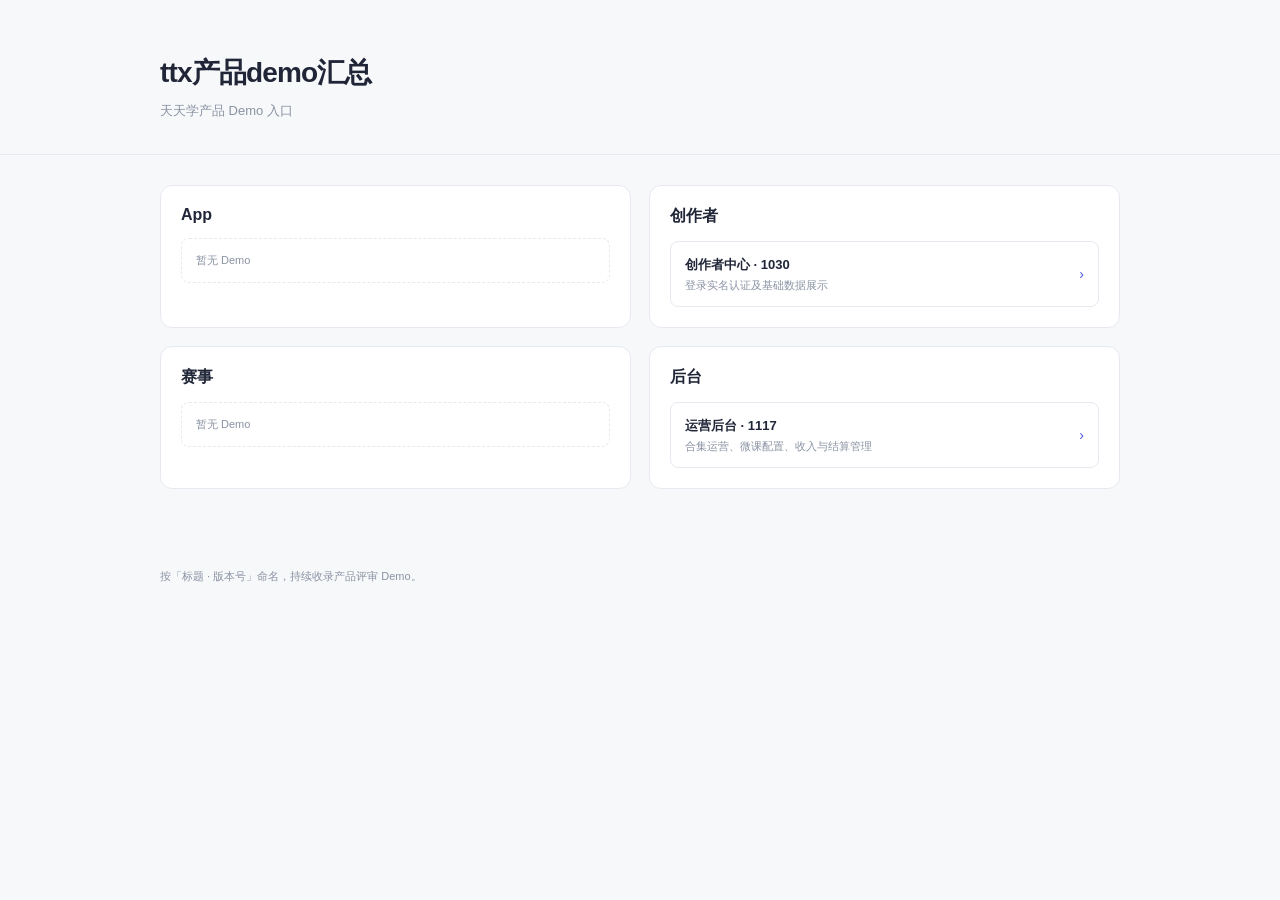
==== demo-hub/index.html @ 57db90c2 "refactor: simplify product demo hub" ====
<!doctype html>
<html lang="zh-CN">
<head>
  <meta charset="utf-8" />
  <meta name="viewport" content="width=device-width, initial-scale=1" />
  <title>ttx产品demo汇总</title>
  <style>
    :root { --text:#202638; --muted:#8a92a3; --line:#e6e9ef; --bg:#f7f8fa; --blue:#515bd8; }
    * { box-sizing:border-box; }
    body { margin:0; background:var(--bg); color:var(--text); font-family:-apple-system,BlinkMacSystemFont,"PingFang SC","Microsoft YaHei",sans-serif; }
    a { color:inherit; text-decoration:none; }
    .wrap { width:min(960px,calc(100% - 40px)); margin:0 auto; }
    header { padding:54px 0 34px; border-bottom:1px solid var(--line); }
    h1 { margin:0; font-size:28px; font-weight:700; letter-spacing:-.03em; }
    header p { margin:10px 0 0; color:var(--muted); font-size:13px; }
    main { padding:30px 0 60px; }
    .modules { display:grid; grid-template-columns:repeat(2,minmax(0,1fr)); gap:18px; }
    .module { padding:20px; border:1px solid var(--line); border-radius:12px; background:#fff; }
    .module h2 { margin:0 0 14px; font-size:16px; font-weight:650; }
    .demo-list { display:flex; flex-direction:column; gap:8px; }
    .demo { display:flex; align-items:center; justify-content:space-between; gap:12px; padding:13px 14px; border:1px solid var(--line); border-radius:8px; background:#fff; transition:border-color .15s,background .15s; }
    .demo:hover { border-color:#aeb4ee; background:#fafaff; }
    .demo-title { font-size:13px; font-weight:600; }
    .demo-meta { display:block; margin-top:4px; color:var(--muted); font-size:11px; }
    .demo-arrow { color:var(--blue); font-size:14px; }
    .empty { padding:14px; border:1px dashed var(--line); border-radius:8px; color:var(--muted); font-size:11px; }
    footer { padding:20px 0 34px; color:var(--muted); font-size:11px; }
    @media (max-width:640px) { .wrap { width:min(100% - 28px,520px); } header { padding:38px 0 25px; } .modules { grid-template-columns:1fr; gap:12px; } .module { padding:16px; } }
  </style>
</head>
<body>
  <header><div class="wrap"><h1>ttx产品demo汇总</h1><p>天天学产品 Demo 入口</p></div></header>
  <main class="wrap">
    <div class="modules">
      <section class="module"><h2>App</h2><div class="demo-list"><div class="empty">暂无 Demo</div></div></section>
      <section class="module"><h2>创作者</h2><div class="demo-list"><a class="demo" href="../" target="_blank"><span><span class="demo-title">创作者中心 · 1030</span><span class="demo-meta">登录实名认证及基础数据展示</span></span><span class="demo-arrow">›</span></a></div></section>
      <section class="module"><h2>赛事</h2><div class="demo-list"><div class="empty">暂无 Demo</div></div></section>
      <section class="module"><h2>后台</h2><div class="demo-list"><a class="demo" href="../product-ops-demo/" target="_blank"><span><span class="demo-title">运营后台 · 1117</span><span class="demo-meta">合集运营、微课配置、收入与结算管理</span></span><span class="demo-arrow">›</span></a></div></section>
    </div>
  </main>
  <footer><div class="wrap">按「标题 · 版本号」命名，持续收录产品评审 Demo。</div></footer>
</body>
</html>
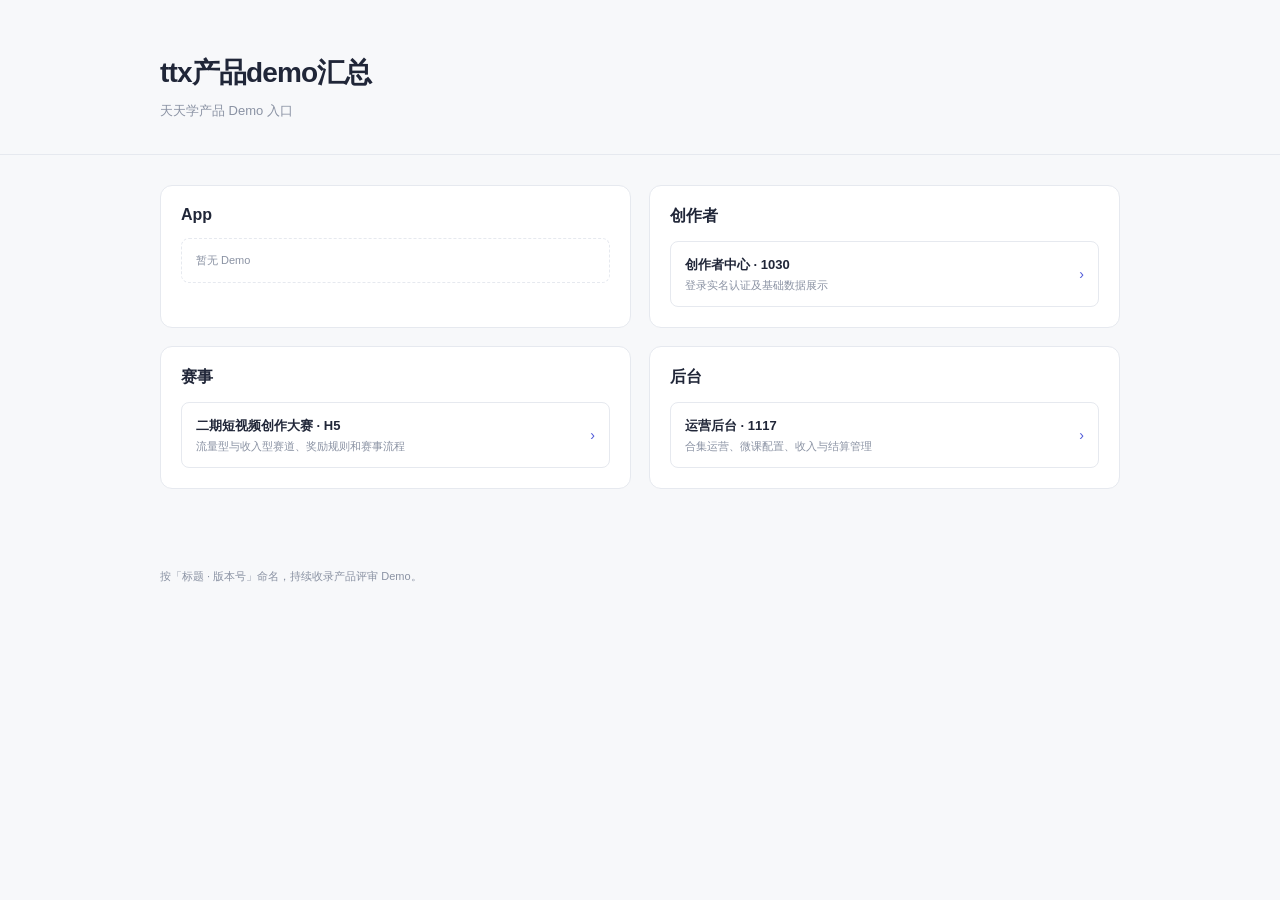
==== commit fb876f14: "feat: publish season two contest site" ====
--- a/demo-hub/index.html
+++ b/demo-hub/index.html
@@ -34,7 +34,7 @@
     <div class="modules">
       <section class="module"><h2>App</h2><div class="demo-list"><div class="empty">暂无 Demo</div></div></section>
       <section class="module"><h2>创作者</h2><div class="demo-list"><a class="demo" href="../" target="_blank"><span><span class="demo-title">创作者中心 · 1030</span><span class="demo-meta">登录实名认证及基础数据展示</span></span><span class="demo-arrow">›</span></a></div></section>
-      <section class="module"><h2>赛事</h2><div class="demo-list"><div class="empty">暂无 Demo</div></div></section>
+      <section class="module"><h2>赛事</h2><div class="demo-list"><a class="demo" href="../contest/" target="_blank"><span><span class="demo-title">二期短视频创作大赛 · H5</span><span class="demo-meta">流量型与收入型赛道、奖励规则和赛事流程</span></span><span class="demo-arrow">›</span></a></div></section>
       <section class="module"><h2>后台</h2><div class="demo-list"><a class="demo" href="../product-ops-demo/" target="_blank"><span><span class="demo-title">运营后台 · 1117</span><span class="demo-meta">合集运营、微课配置、收入与结算管理</span></span><span class="demo-arrow">›</span></a></div></section>
     </div>
   </main>
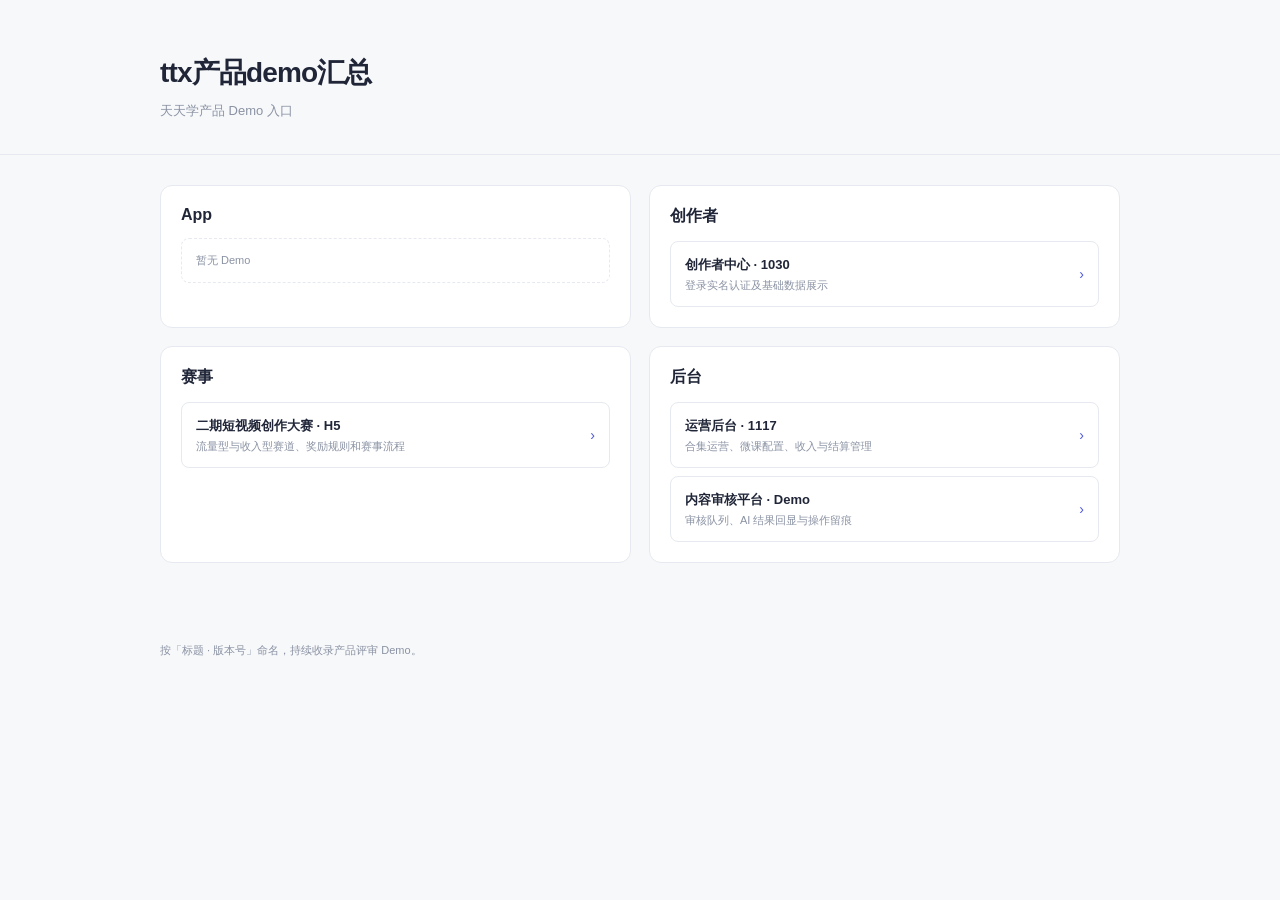
==== commit 0585bc9e: "feat: add content review platform demo" ====
--- a/demo-hub/index.html
+++ b/demo-hub/index.html
@@ -35,7 +35,7 @@
       <section class="module"><h2>App</h2><div class="demo-list"><div class="empty">暂无 Demo</div></div></section>
       <section class="module"><h2>创作者</h2><div class="demo-list"><a class="demo" href="../" target="_blank"><span><span class="demo-title">创作者中心 · 1030</span><span class="demo-meta">登录实名认证及基础数据展示</span></span><span class="demo-arrow">›</span></a></div></section>
       <section class="module"><h2>赛事</h2><div class="demo-list"><a class="demo" href="../contest/" target="_blank"><span><span class="demo-title">二期短视频创作大赛 · H5</span><span class="demo-meta">流量型与收入型赛道、奖励规则和赛事流程</span></span><span class="demo-arrow">›</span></a></div></section>
-      <section class="module"><h2>后台</h2><div class="demo-list"><a class="demo" href="../product-ops-demo/" target="_blank"><span><span class="demo-title">运营后台 · 1117</span><span class="demo-meta">合集运营、微课配置、收入与结算管理</span></span><span class="demo-arrow">›</span></a></div></section>
+      <section class="module"><h2>后台</h2><div class="demo-list"><a class="demo" href="../product-ops-demo/" target="_blank"><span><span class="demo-title">运营后台 · 1117</span><span class="demo-meta">合集运营、微课配置、收入与结算管理</span></span><span class="demo-arrow">›</span></a><a class="demo" href="../审核平台-demo/" target="_blank"><span><span class="demo-title">内容审核平台 · Demo</span><span class="demo-meta">审核队列、AI 结果回显与操作留痕</span></span><span class="demo-arrow">›</span></a></div></section>
     </div>
   </main>
   <footer><div class="wrap">按「标题 · 版本号」命名，持续收录产品评审 Demo。</div></footer>
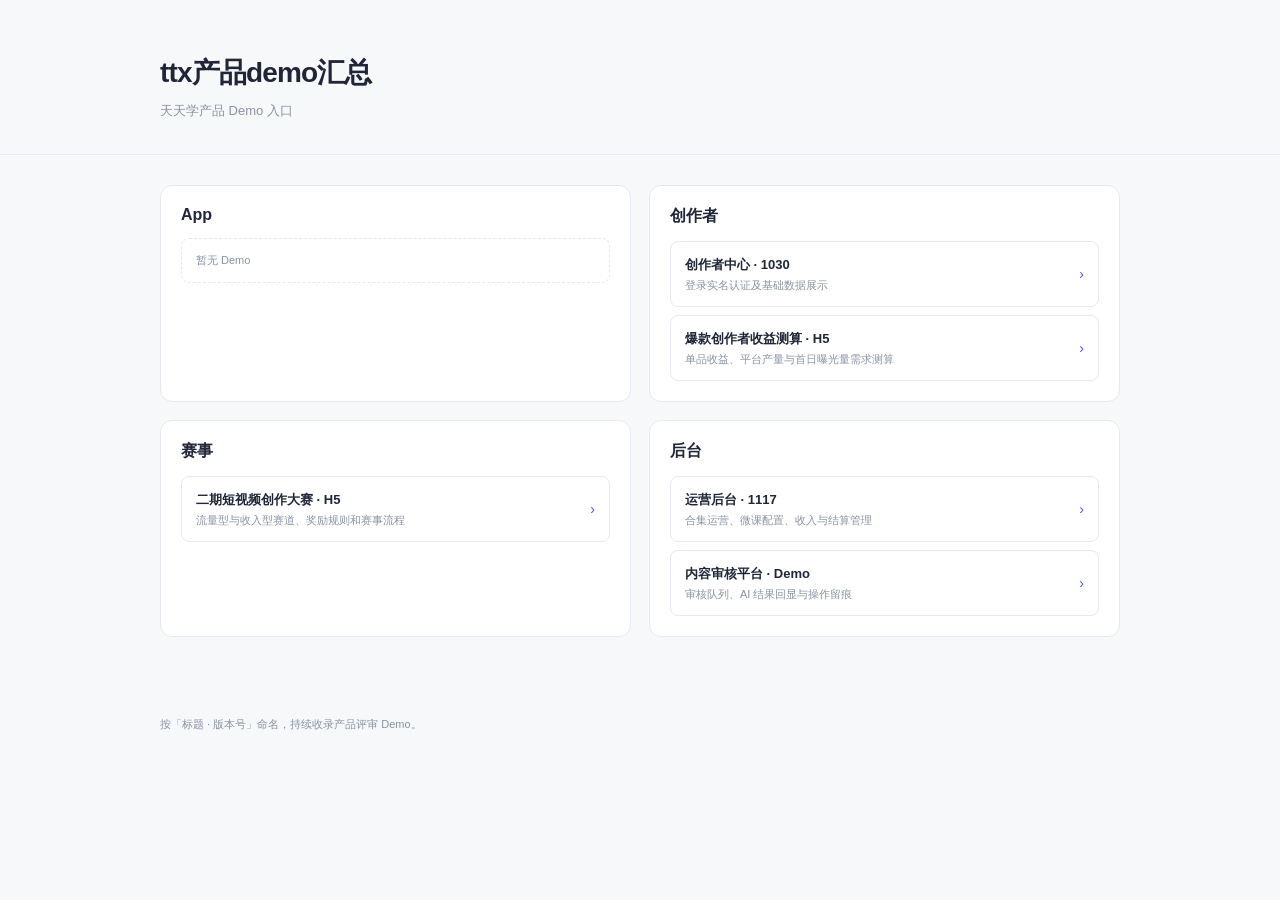
==== commit 966cea96: "feat: add creator income calculator demo" ====
--- a/demo-hub/index.html
+++ b/demo-hub/index.html
@@ -33,7 +33,7 @@
   <main class="wrap">
     <div class="modules">
       <section class="module"><h2>App</h2><div class="demo-list"><div class="empty">暂无 Demo</div></div></section>
-      <section class="module"><h2>创作者</h2><div class="demo-list"><a class="demo" href="../" target="_blank"><span><span class="demo-title">创作者中心 · 1030</span><span class="demo-meta">登录实名认证及基础数据展示</span></span><span class="demo-arrow">›</span></a></div></section>
+      <section class="module"><h2>创作者</h2><div class="demo-list"><a class="demo" href="../" target="_blank"><span><span class="demo-title">创作者中心 · 1030</span><span class="demo-meta">登录实名认证及基础数据展示</span></span><span class="demo-arrow">›</span></a><a class="demo" href="../creator-income-calculator.html" target="_blank"><span><span class="demo-title">爆款创作者收益测算 · H5</span><span class="demo-meta">单品收益、平台产量与首日曝光量需求测算</span></span><span class="demo-arrow">›</span></a></div></section>
       <section class="module"><h2>赛事</h2><div class="demo-list"><a class="demo" href="../contest/" target="_blank"><span><span class="demo-title">二期短视频创作大赛 · H5</span><span class="demo-meta">流量型与收入型赛道、奖励规则和赛事流程</span></span><span class="demo-arrow">›</span></a></div></section>
       <section class="module"><h2>后台</h2><div class="demo-list"><a class="demo" href="../product-ops-demo/" target="_blank"><span><span class="demo-title">运营后台 · 1117</span><span class="demo-meta">合集运营、微课配置、收入与结算管理</span></span><span class="demo-arrow">›</span></a><a class="demo" href="../审核平台-demo/" target="_blank"><span><span class="demo-title">内容审核平台 · Demo</span><span class="demo-meta">审核队列、AI 结果回显与操作留痕</span></span><span class="demo-arrow">›</span></a></div></section>
     </div>
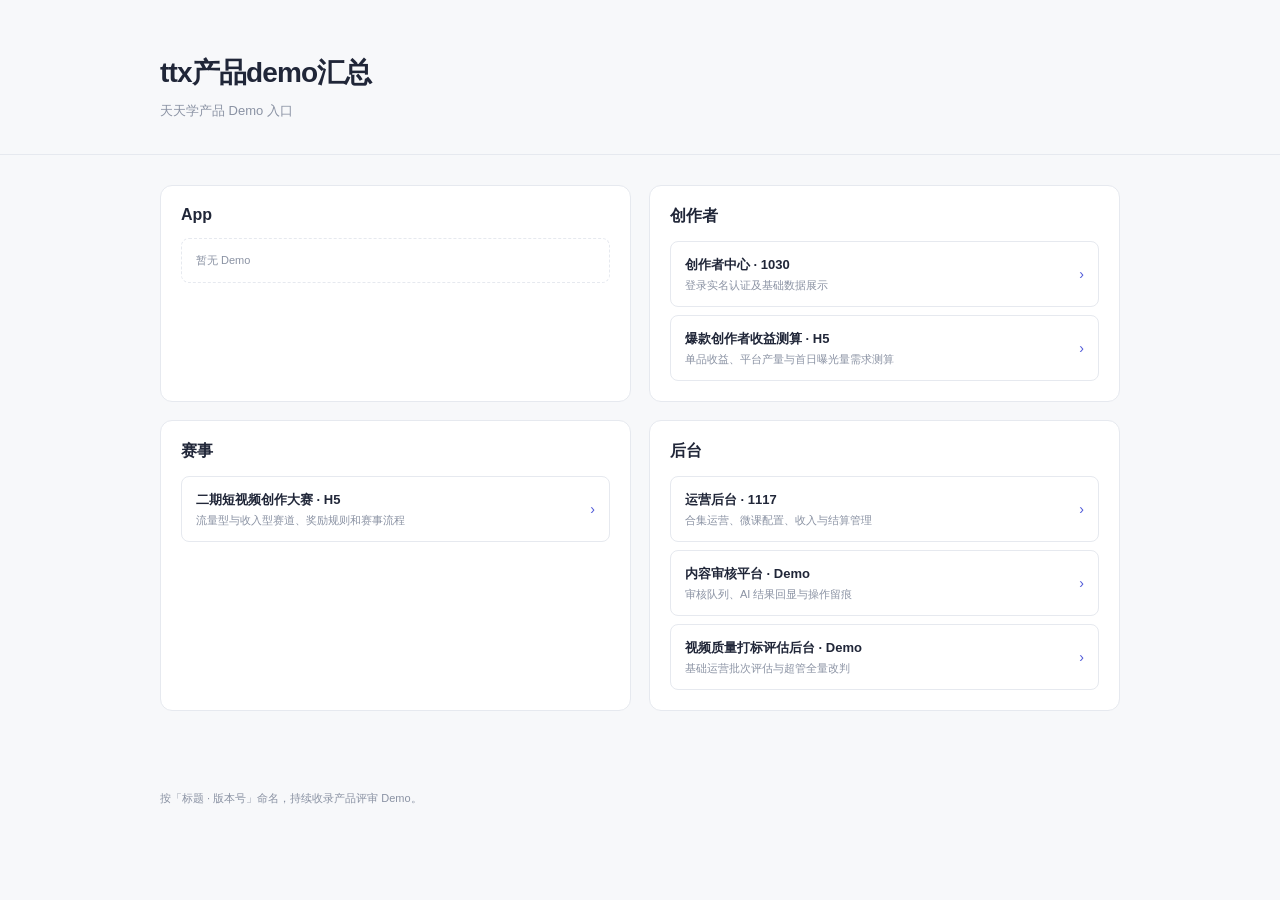
==== commit 7be9880b: "feat: add video quality evaluation backend" ====
--- a/demo-hub/index.html
+++ b/demo-hub/index.html
@@ -35,7 +35,7 @@
       <section class="module"><h2>App</h2><div class="demo-list"><div class="empty">暂无 Demo</div></div></section>
       <section class="module"><h2>创作者</h2><div class="demo-list"><a class="demo" href="../" target="_blank"><span><span class="demo-title">创作者中心 · 1030</span><span class="demo-meta">登录实名认证及基础数据展示</span></span><span class="demo-arrow">›</span></a><a class="demo" href="../creator-income-calculator.html" target="_blank"><span><span class="demo-title">爆款创作者收益测算 · H5</span><span class="demo-meta">单品收益、平台产量与首日曝光量需求测算</span></span><span class="demo-arrow">›</span></a></div></section>
       <section class="module"><h2>赛事</h2><div class="demo-list"><a class="demo" href="../contest/" target="_blank"><span><span class="demo-title">二期短视频创作大赛 · H5</span><span class="demo-meta">流量型与收入型赛道、奖励规则和赛事流程</span></span><span class="demo-arrow">›</span></a></div></section>
-      <section class="module"><h2>后台</h2><div class="demo-list"><a class="demo" href="../product-ops-demo/" target="_blank"><span><span class="demo-title">运营后台 · 1117</span><span class="demo-meta">合集运营、微课配置、收入与结算管理</span></span><span class="demo-arrow">›</span></a><a class="demo" href="../审核平台-demo/" target="_blank"><span><span class="demo-title">内容审核平台 · Demo</span><span class="demo-meta">审核队列、AI 结果回显与操作留痕</span></span><span class="demo-arrow">›</span></a></div></section>
+      <section class="module"><h2>后台</h2><div class="demo-list"><a class="demo" href="../product-ops-demo/" target="_blank"><span><span class="demo-title">运营后台 · 1117</span><span class="demo-meta">合集运营、微课配置、收入与结算管理</span></span><span class="demo-arrow">›</span></a><a class="demo" href="../审核平台-demo/" target="_blank"><span><span class="demo-title">内容审核平台 · Demo</span><span class="demo-meta">审核队列、AI 结果回显与操作留痕</span></span><span class="demo-arrow">›</span></a><a class="demo" href="../视频质量打标评估后台/index.html#quality" target="_blank"><span><span class="demo-title">视频质量打标评估后台 · Demo</span><span class="demo-meta">基础运营批次评估与超管全量改判</span></span><span class="demo-arrow">›</span></a></div></section>
     </div>
   </main>
   <footer><div class="wrap">按「标题 · 版本号」命名，持续收录产品评审 Demo。</div></footer>
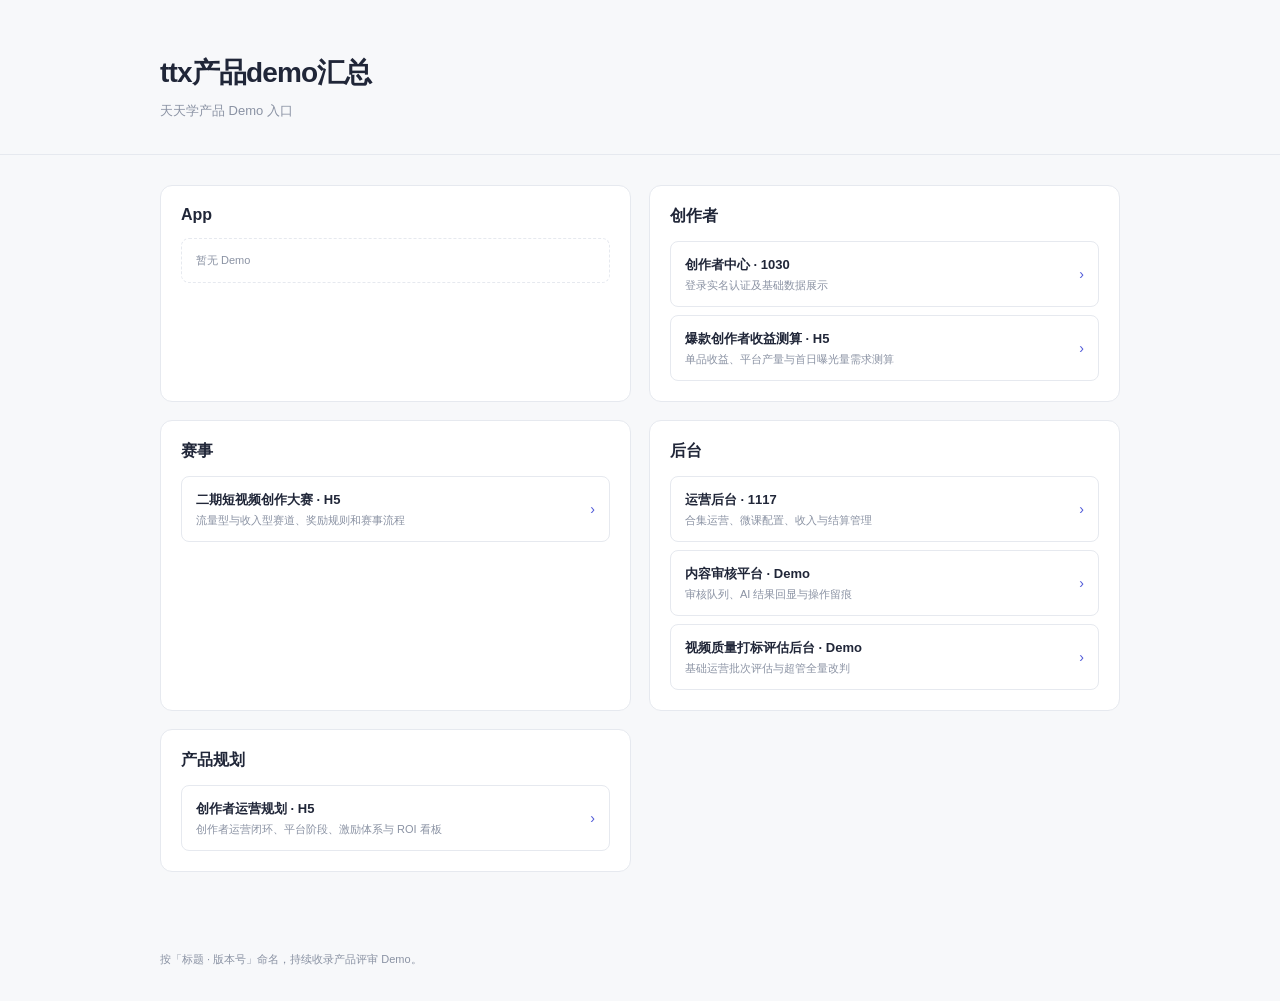
==== commit 960502e1: "feat: add creator ops planning h5 entry" ====
--- a/demo-hub/index.html
+++ b/demo-hub/index.html
@@ -36,6 +36,7 @@
       <section class="module"><h2>创作者</h2><div class="demo-list"><a class="demo" href="../" target="_blank"><span><span class="demo-title">创作者中心 · 1030</span><span class="demo-meta">登录实名认证及基础数据展示</span></span><span class="demo-arrow">›</span></a><a class="demo" href="../creator-income-calculator.html" target="_blank"><span><span class="demo-title">爆款创作者收益测算 · H5</span><span class="demo-meta">单品收益、平台产量与首日曝光量需求测算</span></span><span class="demo-arrow">›</span></a></div></section>
       <section class="module"><h2>赛事</h2><div class="demo-list"><a class="demo" href="../contest/" target="_blank"><span><span class="demo-title">二期短视频创作大赛 · H5</span><span class="demo-meta">流量型与收入型赛道、奖励规则和赛事流程</span></span><span class="demo-arrow">›</span></a></div></section>
       <section class="module"><h2>后台</h2><div class="demo-list"><a class="demo" href="../product-ops-demo/" target="_blank"><span><span class="demo-title">运营后台 · 1117</span><span class="demo-meta">合集运营、微课配置、收入与结算管理</span></span><span class="demo-arrow">›</span></a><a class="demo" href="../审核平台-demo/" target="_blank"><span><span class="demo-title">内容审核平台 · Demo</span><span class="demo-meta">审核队列、AI 结果回显与操作留痕</span></span><span class="demo-arrow">›</span></a><a class="demo" href="../视频质量打标评估后台/index.html#quality" target="_blank"><span><span class="demo-title">视频质量打标评估后台 · Demo</span><span class="demo-meta">基础运营批次评估与超管全量改判</span></span><span class="demo-arrow">›</span></a></div></section>
+      <section class="module"><h2>产品规划</h2><div class="demo-list"><a class="demo" href="../创作者运营规划-H5.html" target="_blank"><span><span class="demo-title">创作者运营规划 · H5</span><span class="demo-meta">创作者运营闭环、平台阶段、激励体系与 ROI 看板</span></span><span class="demo-arrow">›</span></a></div></section>
     </div>
   </main>
   <footer><div class="wrap">按「标题 · 版本号」命名，持续收录产品评审 Demo。</div></footer>
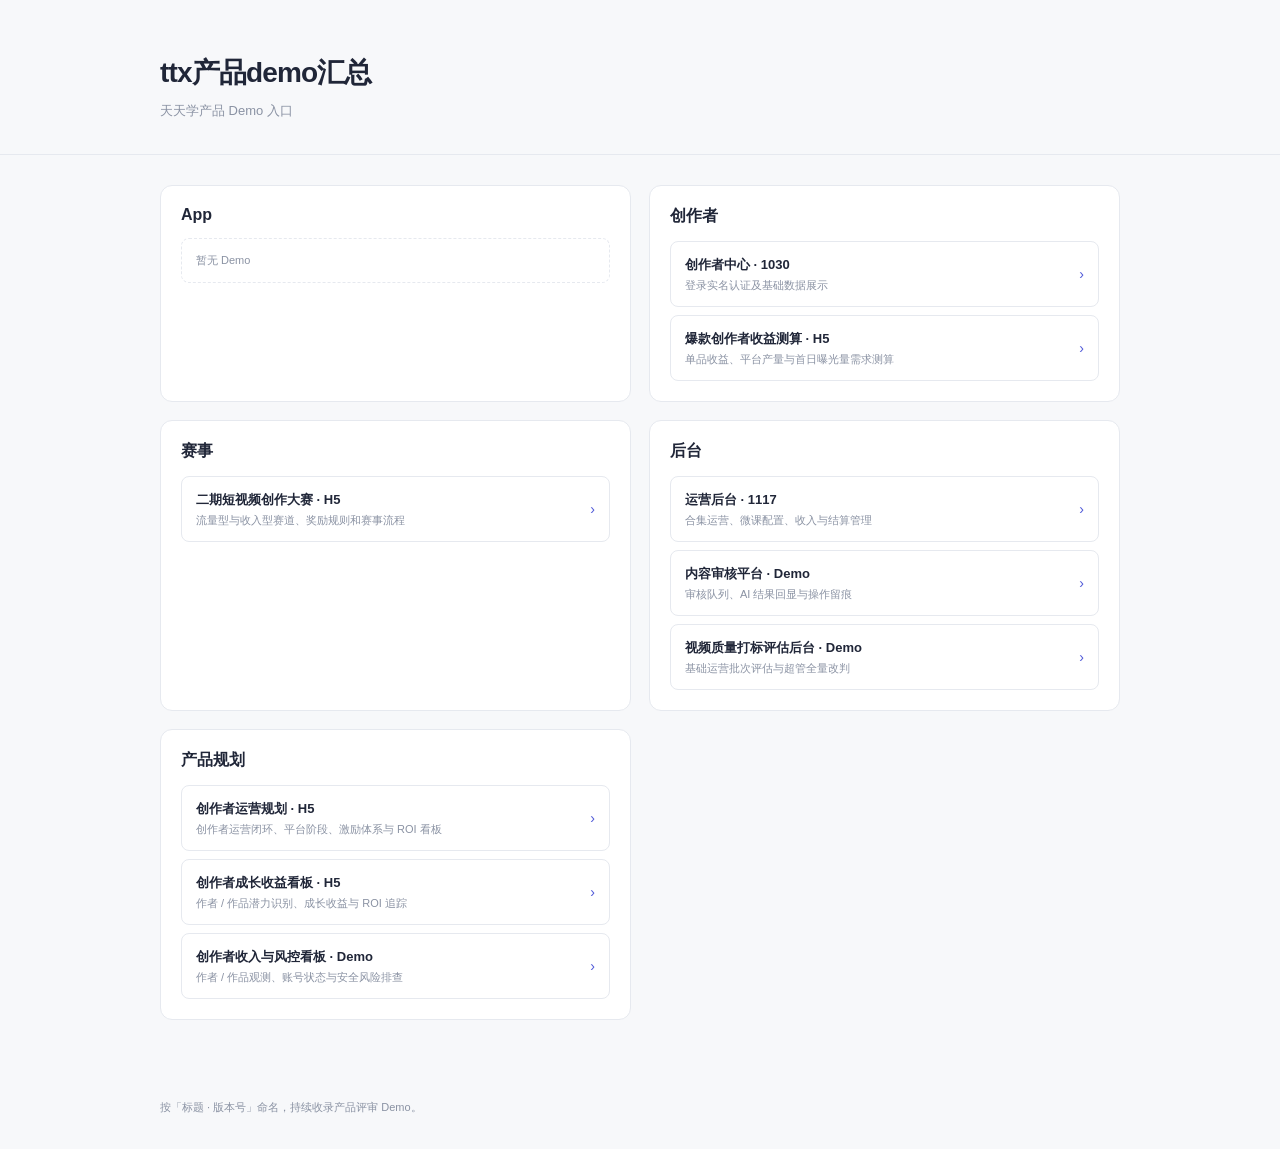
==== commit c68ddd35: "feat: add creator income dashboard to demo navigation" ====
--- a/demo-hub/index.html
+++ b/demo-hub/index.html
@@ -36,7 +36,7 @@
       <section class="module"><h2>创作者</h2><div class="demo-list"><a class="demo" href="../" target="_blank"><span><span class="demo-title">创作者中心 · 1030</span><span class="demo-meta">登录实名认证及基础数据展示</span></span><span class="demo-arrow">›</span></a><a class="demo" href="../creator-income-calculator.html" target="_blank"><span><span class="demo-title">爆款创作者收益测算 · H5</span><span class="demo-meta">单品收益、平台产量与首日曝光量需求测算</span></span><span class="demo-arrow">›</span></a></div></section>
       <section class="module"><h2>赛事</h2><div class="demo-list"><a class="demo" href="../contest/" target="_blank"><span><span class="demo-title">二期短视频创作大赛 · H5</span><span class="demo-meta">流量型与收入型赛道、奖励规则和赛事流程</span></span><span class="demo-arrow">›</span></a></div></section>
       <section class="module"><h2>后台</h2><div class="demo-list"><a class="demo" href="../product-ops-demo/" target="_blank"><span><span class="demo-title">运营后台 · 1117</span><span class="demo-meta">合集运营、微课配置、收入与结算管理</span></span><span class="demo-arrow">›</span></a><a class="demo" href="../审核平台-demo/" target="_blank"><span><span class="demo-title">内容审核平台 · Demo</span><span class="demo-meta">审核队列、AI 结果回显与操作留痕</span></span><span class="demo-arrow">›</span></a><a class="demo" href="../视频质量打标评估后台/index.html#quality" target="_blank"><span><span class="demo-title">视频质量打标评估后台 · Demo</span><span class="demo-meta">基础运营批次评估与超管全量改判</span></span><span class="demo-arrow">›</span></a></div></section>
-      <section class="module"><h2>产品规划</h2><div class="demo-list"><a class="demo" href="../创作者运营规划-H5.html" target="_blank"><span><span class="demo-title">创作者运营规划 · H5</span><span class="demo-meta">创作者运营闭环、平台阶段、激励体系与 ROI 看板</span></span><span class="demo-arrow">›</span></a></div></section>
+      <section class="module"><h2>产品规划</h2><div class="demo-list"><a class="demo" href="../创作者运营规划-H5.html" target="_blank"><span><span class="demo-title">创作者运营规划 · H5</span><span class="demo-meta">创作者运营闭环、平台阶段、激励体系与 ROI 看板</span></span><span class="demo-arrow">›</span></a><a class="demo" href="../创作者运营成长收益看板-H5.html" target="_blank"><span><span class="demo-title">创作者成长收益看板 · H5</span><span class="demo-meta">作者 / 作品潜力识别、成长收益与 ROI 追踪</span></span><span class="demo-arrow">›</span></a><a class="demo" href="../product-ops-demo/index.html#/creator-income" target="_blank"><span><span class="demo-title">创作者收入与风控看板 · Demo</span><span class="demo-meta">作者 / 作品观测、账号状态与安全风险排查</span></span><span class="demo-arrow">›</span></a></div></section>
     </div>
   </main>
   <footer><div class="wrap">按「标题 · 版本号」命名，持续收录产品评审 Demo。</div></footer>
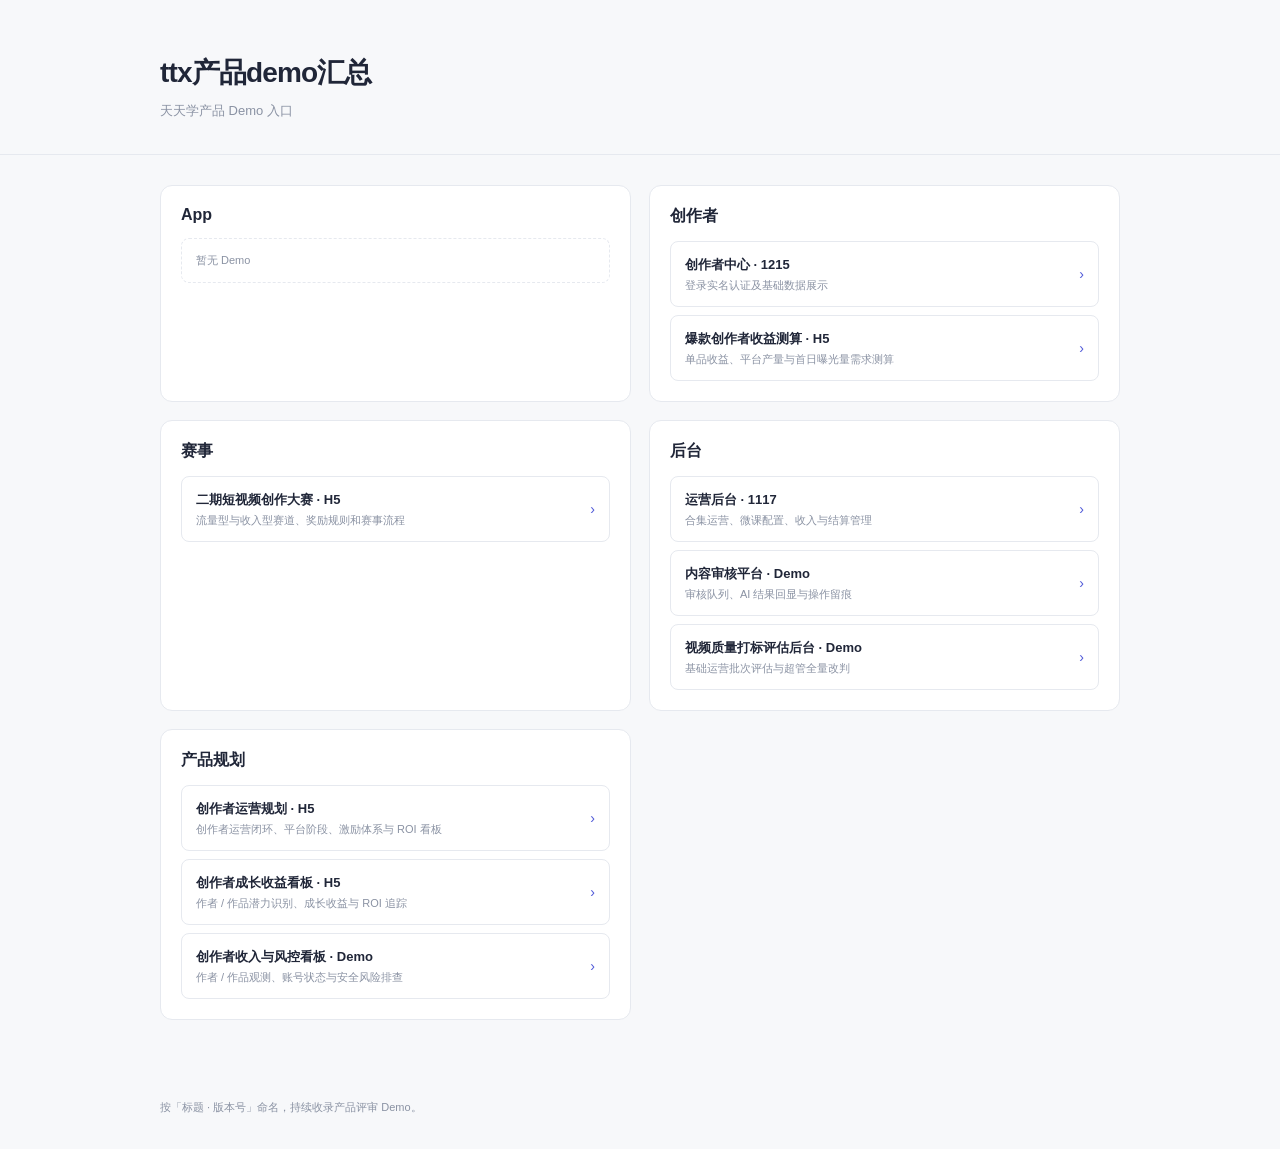
==== commit 954fd2fb: "feat: update creator center to 1215" ====
--- a/demo-hub/index.html
+++ b/demo-hub/index.html
@@ -33,7 +33,7 @@
   <main class="wrap">
     <div class="modules">
       <section class="module"><h2>App</h2><div class="demo-list"><div class="empty">暂无 Demo</div></div></section>
-      <section class="module"><h2>创作者</h2><div class="demo-list"><a class="demo" href="../" target="_blank"><span><span class="demo-title">创作者中心 · 1030</span><span class="demo-meta">登录实名认证及基础数据展示</span></span><span class="demo-arrow">›</span></a><a class="demo" href="../creator-income-calculator.html" target="_blank"><span><span class="demo-title">爆款创作者收益测算 · H5</span><span class="demo-meta">单品收益、平台产量与首日曝光量需求测算</span></span><span class="demo-arrow">›</span></a></div></section>
+      <section class="module"><h2>创作者</h2><div class="demo-list"><a class="demo" href="../" target="_blank"><span><span class="demo-title">创作者中心 · 1215</span><span class="demo-meta">登录实名认证及基础数据展示</span></span><span class="demo-arrow">›</span></a><a class="demo" href="../creator-income-calculator.html" target="_blank"><span><span class="demo-title">爆款创作者收益测算 · H5</span><span class="demo-meta">单品收益、平台产量与首日曝光量需求测算</span></span><span class="demo-arrow">›</span></a></div></section>
       <section class="module"><h2>赛事</h2><div class="demo-list"><a class="demo" href="../contest/" target="_blank"><span><span class="demo-title">二期短视频创作大赛 · H5</span><span class="demo-meta">流量型与收入型赛道、奖励规则和赛事流程</span></span><span class="demo-arrow">›</span></a></div></section>
       <section class="module"><h2>后台</h2><div class="demo-list"><a class="demo" href="../product-ops-demo/" target="_blank"><span><span class="demo-title">运营后台 · 1117</span><span class="demo-meta">合集运营、微课配置、收入与结算管理</span></span><span class="demo-arrow">›</span></a><a class="demo" href="../审核平台-demo/" target="_blank"><span><span class="demo-title">内容审核平台 · Demo</span><span class="demo-meta">审核队列、AI 结果回显与操作留痕</span></span><span class="demo-arrow">›</span></a><a class="demo" href="../视频质量打标评估后台/index.html#quality" target="_blank"><span><span class="demo-title">视频质量打标评估后台 · Demo</span><span class="demo-meta">基础运营批次评估与超管全量改判</span></span><span class="demo-arrow">›</span></a></div></section>
       <section class="module"><h2>产品规划</h2><div class="demo-list"><a class="demo" href="../创作者运营规划-H5.html" target="_blank"><span><span class="demo-title">创作者运营规划 · H5</span><span class="demo-meta">创作者运营闭环、平台阶段、激励体系与 ROI 看板</span></span><span class="demo-arrow">›</span></a><a class="demo" href="../创作者运营成长收益看板-H5.html" target="_blank"><span><span class="demo-title">创作者成长收益看板 · H5</span><span class="demo-meta">作者 / 作品潜力识别、成长收益与 ROI 追踪</span></span><span class="demo-arrow">›</span></a><a class="demo" href="../product-ops-demo/index.html#/creator-income" target="_blank"><span><span class="demo-title">创作者收入与风控看板 · Demo</span><span class="demo-meta">作者 / 作品观测、账号状态与安全风险排查</span></span><span class="demo-arrow">›</span></a></div></section>
